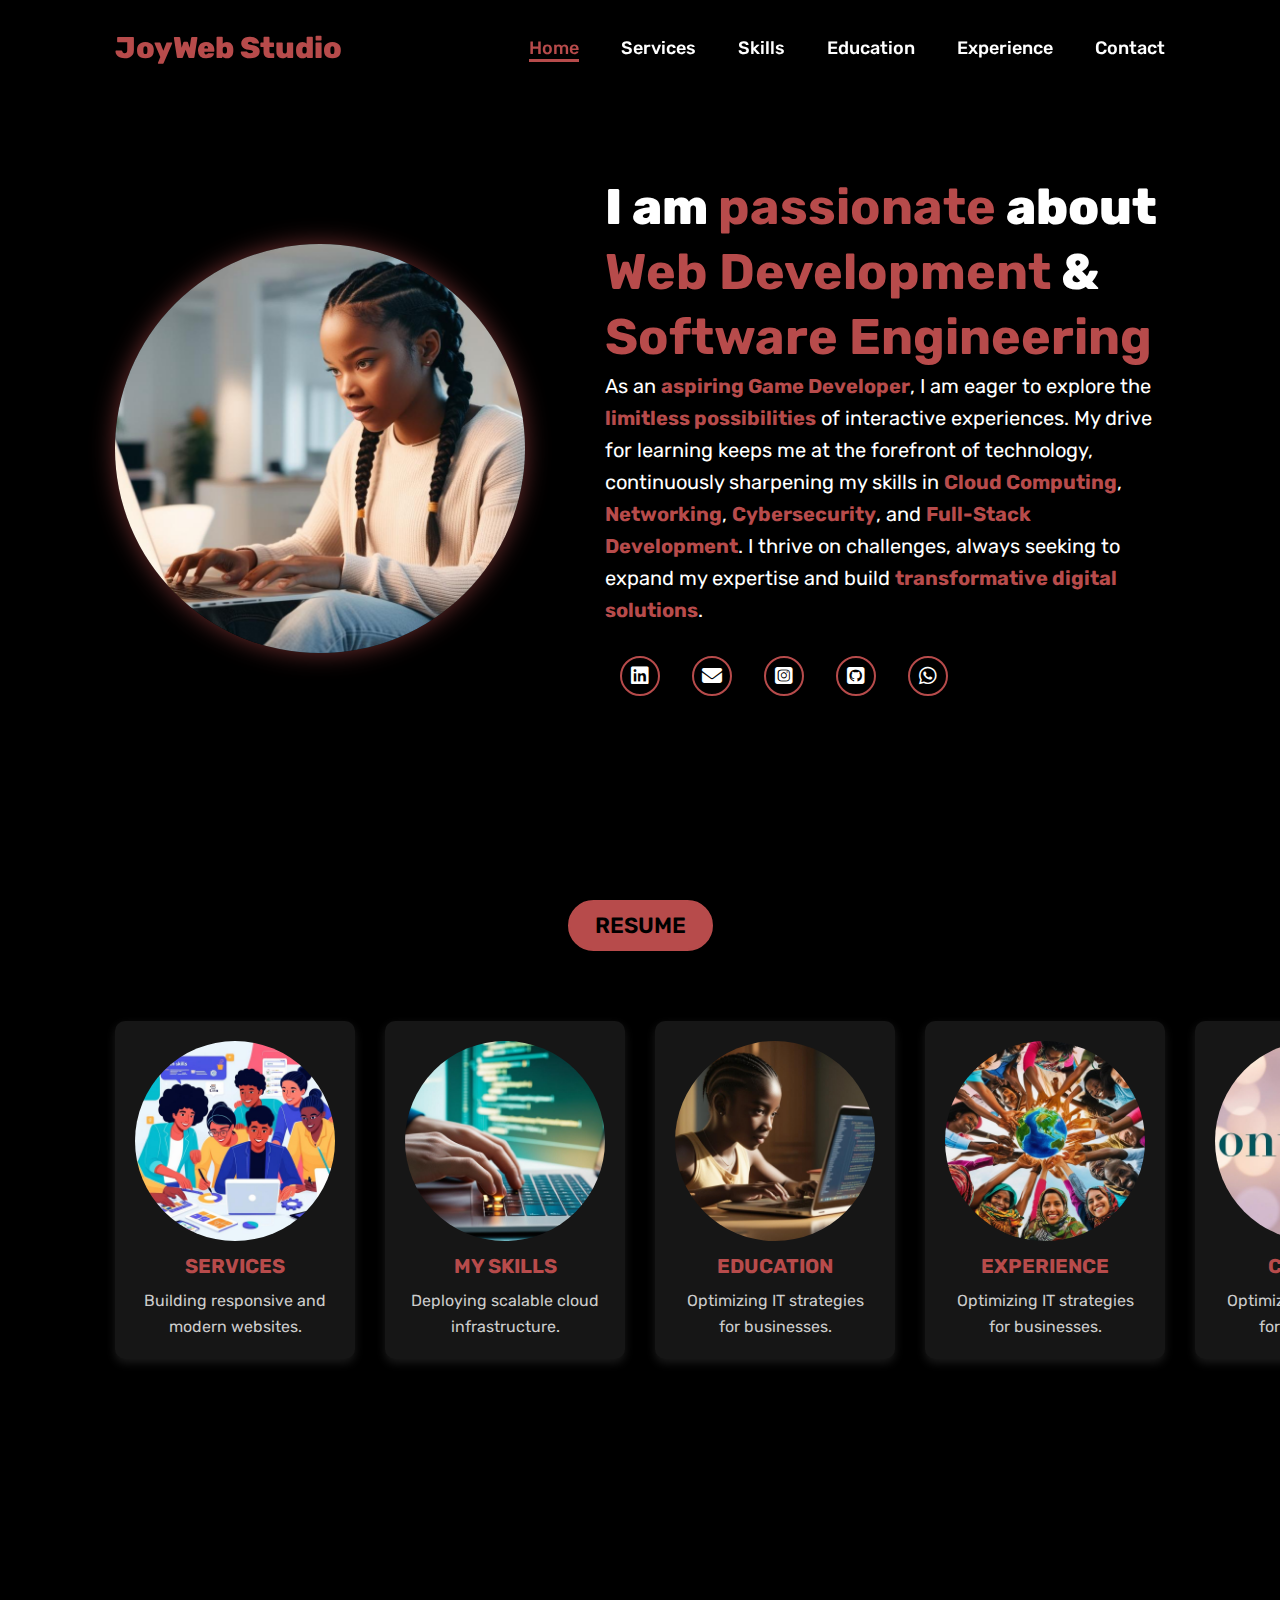
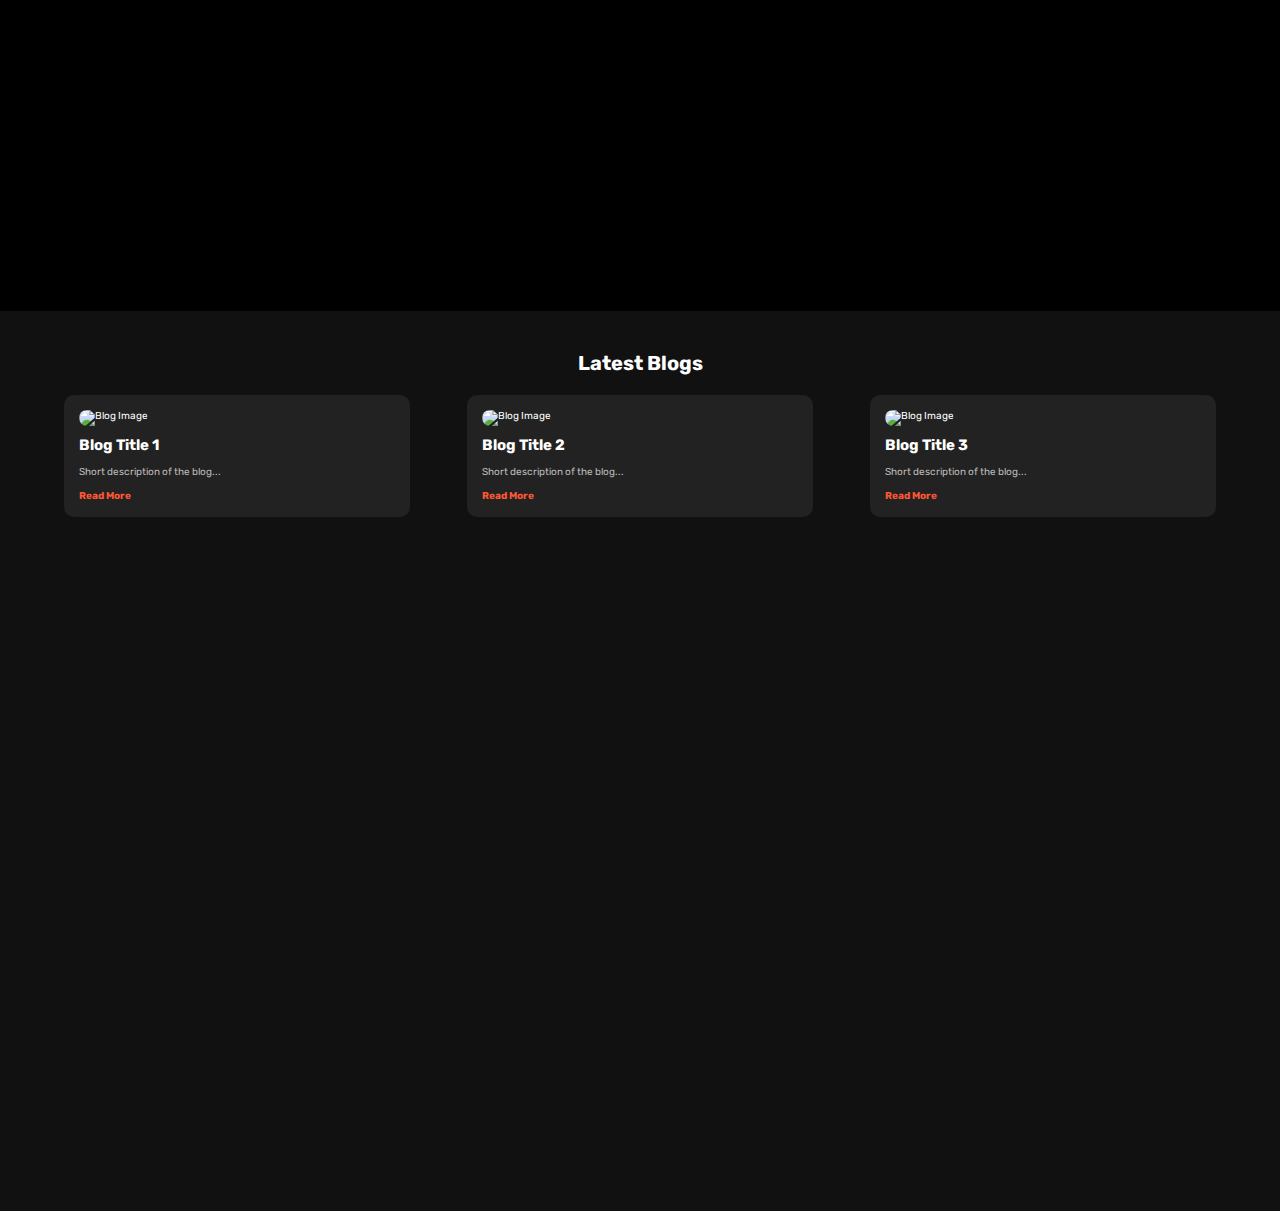
====  index.html @ 5b902f62 "Initial commit with fresh files" ====
<!DOCTYPE html>
<html>
    <head>
        <title>My Portfolio</title>
        <meta charset="UTF-8">
        <meta name="viewport" content="width=device-width,">
        <link rel="stylesheet" href="styles.css">

        <link rel="stylesheet" href="https://cdnjs.cloudflare.com/ajax/libs/font-awesome/6.5.1/css/all.min.css">


        <link rel="preconnect" href="https://fonts.googleapis.com">
        <link rel="preconnect" href="https://fonts.gstatic.com" crossorigin>
        <link href="https://fonts.googleapis.com/css2?family=Rubik:ital,wght@0,300..900;1,300..900&display=swap" rel="stylesheet">
    </head>
    <body>
        <header>
            <a href="#" class="logo">JoyWeb Studio</a>

            <nav>
                <a href="#" class="active">Home</a>
                <a href="#Services" >Services</a>
                <a href="#Skills" >Skills</a>
                <a href="#Education" >Education</a>
                <a href="#Experience" >Experience</a>
                <a href="#Contact" >Contact</a>
                
            </nav>

        </header>

        <section class="home">
            <div class="home-img">
                <img src="main.jpg" alt="Logo" >
            </div>
            <div class="home-content">
                <h1>
                    I am <span class="highlight">passionate</span> about 
                    <span class="highlight">Web Development</span> & 
                    <span class="highlight">Software Engineering</span>
                </h1>
                <p>
                    As an <span class="highlight">aspiring Game Developer</span>,  
                    I am eager to explore the <span class="highlight">limitless possibilities</span>  
                    of interactive experiences. My drive for learning keeps me at the forefront of technology,  
                    continuously sharpening my skills in 
                    <span class="highlight">Cloud Computing</span>,  
                    <span class="highlight">Networking</span>,  
                    <span class="highlight">Cybersecurity</span>, and  
                    <span class="highlight">Full-Stack Development</span>.  
                    I thrive on challenges, always seeking to expand my expertise and build  
                    <span class="highlight">transformative digital solutions</span>.
                </p>
                
                <div class="social-icons">
                     <a href="malito:gitongajoy164@gmail.com"><i class="fa-brands fa-linkedin"></i></a>
                     <a href="mailto:gitongajoy164@gmail.com"><i class="fa-solid fa-envelope"></i></a>
                     <a href="https://www.instagram.com/wanheda3vice"><i class="fa-brands fa-square-instagram"></i></a>
                     <a href="https://github.com/HEDAjoy"><i class="fa-brands fa-square-github"></i></a>
                     <a href="https://wa.me/254793844477"><i class="fa-brands fa-whatsapp"></i></a>


                </div>
            </div>
        </section>

        <div class="hire-me-container">
            <button class="hire-me">RESUME</button>
        </div>

        <section class="services">
            <div id="Services"  class="service-box">
                <img src="services.jpg" alt="Service 1">
                <h3>SERVICES</h3>
                <p>Building responsive and modern websites.</p>
            </div>
        
            <div  id="Skills" class="service-box">
                <img src="skills.jpg" alt="Service 2">
                <h3>MY SKILLS</h3>
                <p>Deploying scalable cloud infrastructure.</p>
            </div>
        
            <div id="Education" class="service-box">
                <img src="education.jpg" alt="Service 3">
                <h3>EDUCATION</h3>
                <p>Optimizing IT strategies for businesses.</p>
            </div>

            <div id="Experience" class="service-box">
                <img src="Experience.jpg" alt="Service 3">
                <h3>EXPERIENCE</h3>
                <p>Optimizing IT strategies for businesses.</p>
            </div>

            <div id="Contact" class="service-box">
                <img src="contactMe.jpg" alt="Service 3">
                <h3>CONTACT</h3>
                <p>Optimizing IT strategies for businesses.</p>
            </div>

            
        </section>

        <section class="blog">
            <h2>Latest Blogs</h2>
            <div class="blog-container">
                <div class="blog-post">
                    <img src="blog1.jpg" alt="Blog Image">
                    <h3>Blog Title 1</h3>
                    <p>Short description of the blog...</p>
                    <a href="#">Read More</a>
                </div>
                <div class="blog-post">
                    <img src="blog2.jpg" alt="Blog Image">
                    <h3>Blog Title 2</h3>
                    <p>Short description of the blog...</p>
                    <a href="#">Read More</a>
                </div>
                <div class="blog-post">
                    <img src="blog3.jpg" alt="Blog Image">
                    <h3>Blog Title 3</h3>
                    <p>Short description of the blog...</p>
                    <a href="#">Read More</a>
                </div>
            </div>
        </section>
        
        
       <script>
        document.addEventListener("DOMContentLoaded", function () {
            const navMenu = document.querySelector("nav ul");
            const toggleButton = document.querySelector(".logo"); // Change if your logo isn't the toggle
        
            toggleButton.addEventListener("click", function () {
                navMenu.classList.toggle("active");
            });
        });
      </script> 

<script>
    document.addEventListener("DOMContentLoaded", function () {
        const navLinks = document.querySelectorAll(".nav-link");

        window.addEventListener("scroll", function () {
            let fromTop = window.scrollY + 100; // Adjust for header offset

            navLinks.forEach(link => {
                const section = document.querySelector(link.getAttribute("href"));

                if (section.offsetTop <= fromTop && section.offsetTop + section.offsetHeight > fromTop) {
                    navLinks.forEach(nav => nav.classList.remove("active"));
                    link.classList.add("active");
                }
            });
        });
    });
</script>

    </body>

    
</html>
---- styles.css ----
* {
    font-family: "Rubik", sans-serif;
    margin: 0;
    padding: 0;
    box-sizing: border-box;
    text-decoration: none;
    border: none;
    outline: none;
    
}

html {
    font-size: 62.5%;
    scroll-behavior: smooth;
}

body {
    width: 100%;
    height: 100vh;
    overflow-x: hidden;
    background-color: black;
    color: white;
}

header {
    margin-top: 20px;
    position: fixed;
    top: 0;
    left: 0;
    width: 100%;
    padding: 1rem 9%;
    background-color: transparent;
    box-shadow: 0px 4px 10px rgba(0, 0, 0, 0.2);
    display: flex;
    justify-content: space-between;
    align-items: center;
    z-index: 100;
}

.logo{
    font-size: 3rem;
    color: #b74b4b;
    font-weight: 800;
    cursor: pointer;
    transition: 0.5s ease;

}

.logo:hover{
    transform: scale(1.1);
}

nav a {
    font-size: 1.8rem;
    color: white;
    margin-left: 4rem;
    font-weight: 500;
    transition: 0.3s ease;
    border-bottom: 3px solid transparent;
}

nav ul {
    list-style: none;
    padding: 0;
    margin: 0;
    display: none; 
    flex-direction: column;
    background: black;
    position: absolute;
    top: 40px; 
    right: 0;
    width: 200px;
    border: 1px solid #ff6f61; 
}

nav ul.active {
    display: flex; /* Show when toggled */
}

nav ul li {
    padding: 10px;
    border-bottom: 1px solid #ff6f61;
}


nav a:hover,
nav a.active {
    color: #b74b4b;
    border-bottom: solid #b74b4b;
}

@media (max-width: 995px) {
    nav {
        position: fixed;
        top: 0;
        right: 0;
        width: 100%;
        display: flex;
        justify-content: space-between;
        align-items: center;
        padding: 1rem 2rem;
        background-color: #161616;
        border-bottom: 3px solid #b74b4b;
        z-index: 1000;
    }

    .logo {
        font-size: 1.5rem; /* Adjust size to fit */
        font-weight: bold;
        color: #b74b4b;
        text-decoration: none;
    }

    nav a {
        display: inline-block;
        font-size: 1.5rem;
        padding: 0.5rem 1rem;
        color: white;
        text-decoration: none;
    }

    nav a:hover,
    nav a.active {
        border-bottom: 2px solid #b74b4b;
    }

    .nav-links {
        display: flex;
        gap: 1rem; /* Adjust spacing between links */
    }

    body {
        padding-top: 70px;
    }
}


section{
    min-height: 100vh;
    padding: 5rem 9% 5rem;
}

.home {
    display: flex;
    justify-content: center;
    align-items: center;
    gap: 8rem;
    background-color: black;
}

.home-content h1 {
    font-size: 5rem;
    font-weight: 800;
    line-height: 1.3;
}
span {
    color: #b74b4b;
}
.home-content h3 {
    font-size: 3.5rem;
    margin-bottom: 1rem;
    font-weight: 700;
}
.highlight {
    color: #b74b4b;
    font-weight: bold;
}


p {
    font-size: 2rem;
    line-height: 1.6;
}

.home-img {
    border-radius: 50%;
}

.home-img img {
    position: relative;
    width: 32vw;
    height: 32vw;
    border-radius: 50%;
    box-shadow: 0 0 25px rgba(183, 75, 75, 0.6);
    cursor: pointer;
    transition: 0.2s linear;
    object-fit: cover;
}

.home-img img:hover {
    transform: scale(1.05);
    font-weight: 500;
}

.social-icons a {
    display: inline-flex;
    justify-content: center;
    align-items: center;
    width: 4rem;
    height: 4rem;
    background-color: transparent;
    border: 0.2rem solid #b74b4b;
    font-size: 2rem;
    border-radius: 50%;
    margin: 3rem 1.5rem 3rem;
    transition: 0.3s ease;
    color: white;
}

.social-icons a:hover {
   color: black;
   transform: scale(1.3) translate();
   background-color: #b74b4b;
   box-shadow: 0 0 25px #b74b4b;
   background: linear-gradient(45deg, #b74b4b, #ff6f61);
}

.hire-me-container {
    display: flex;
    justify-content: center;
    margin-bottom: 0;
    padding-bottom: 0;
    
}

.hire-me {
    font-size: 2.2rem;
    padding: 1.2rem 3rem;
    animation: pulse 1.5s infinite alternate;
    font-weight: 600;
    color: black;
    border: 0.2rem solid #b74b4b;
    background: #b74b4b;
    padding: 1rem 2.5rem;
    border-radius: 5rem;
    cursor: pointer;
    transition: 0.3s ease;
}

@keyframes pulse {
    0% { transform: scale(1); }
    100% { transform: scale(1.05); }
}

.hire-me:hover {
    background-color: white;
    color: #b74b4b;
    box-shadow: 0 0 25px #b74b4b;
   background: linear-gradient(45deg, #b74b4b, #ff6f61);
    transform: scale(1.1);
}

.services {
    display: flex;
    justify-content: space-between;
    align-items: flex-start;
    gap: 3rem;
    padding: 5rem 9%;
    text-align: center;
    margin-top: 20px;
}

.service-box {
    flex: 1;
    max-width: 300px;
    background: #161616;
    padding: 2rem;
    border-radius: 1rem;
    box-shadow: 0 4px 10px rgba(255, 255, 255, 0.1);
    transition: 0.3s ease;
}

.service-box:hover {
    transform: scale(1.05);
    box-shadow: 0 0 15px #b74b4b;
}

.service-box img {
    width: 200px;
    height: 200px;
    object-fit: cover;
    border-radius: 50%;
    margin-bottom: 1rem;
}

.service-box h3 {
    font-size: 2rem;
    color: #b74b4b;
    margin-bottom: 1rem;
}

.service-box p {
    font-size: 1.6rem;
    color: #ccc;
}


@media (max-width: 768px) {
    .services {
        flex-direction: column;
        align-items: center;
    }

    .service-box {
        max-width: 90%;
    }
}

.blog {
    margin-top: 40px;
    padding: 40px 5%;
    background-color: #111; /* Dark theme */
    color: #fff;
    text-align: center;
}

.blog h2 {
    font-size: 2rem;
    margin-bottom: 20px;
}

.blog-container {
    display: flex;
    justify-content: space-between;
    align-items: flex-start;
    gap: 20px;
    flex-wrap: wrap;
}

.blog-post {
    background: #222;
    padding: 15px;
    border-radius: 10px;
    width: 30%;
    text-align: left;
}

.blog-post img {
    width: 100%;
    border-radius: 8px;
}

.blog-post h3 {
    font-size: 1.5rem;
    margin: 10px 0;
}

.blog-post p {
    font-size: 1rem;
    color: #bbb;
}

.blog-post a {
    display: inline-block;
    margin-top: 10px;
    color: #ff5733;
    text-decoration: none;
    font-weight: bold;
}
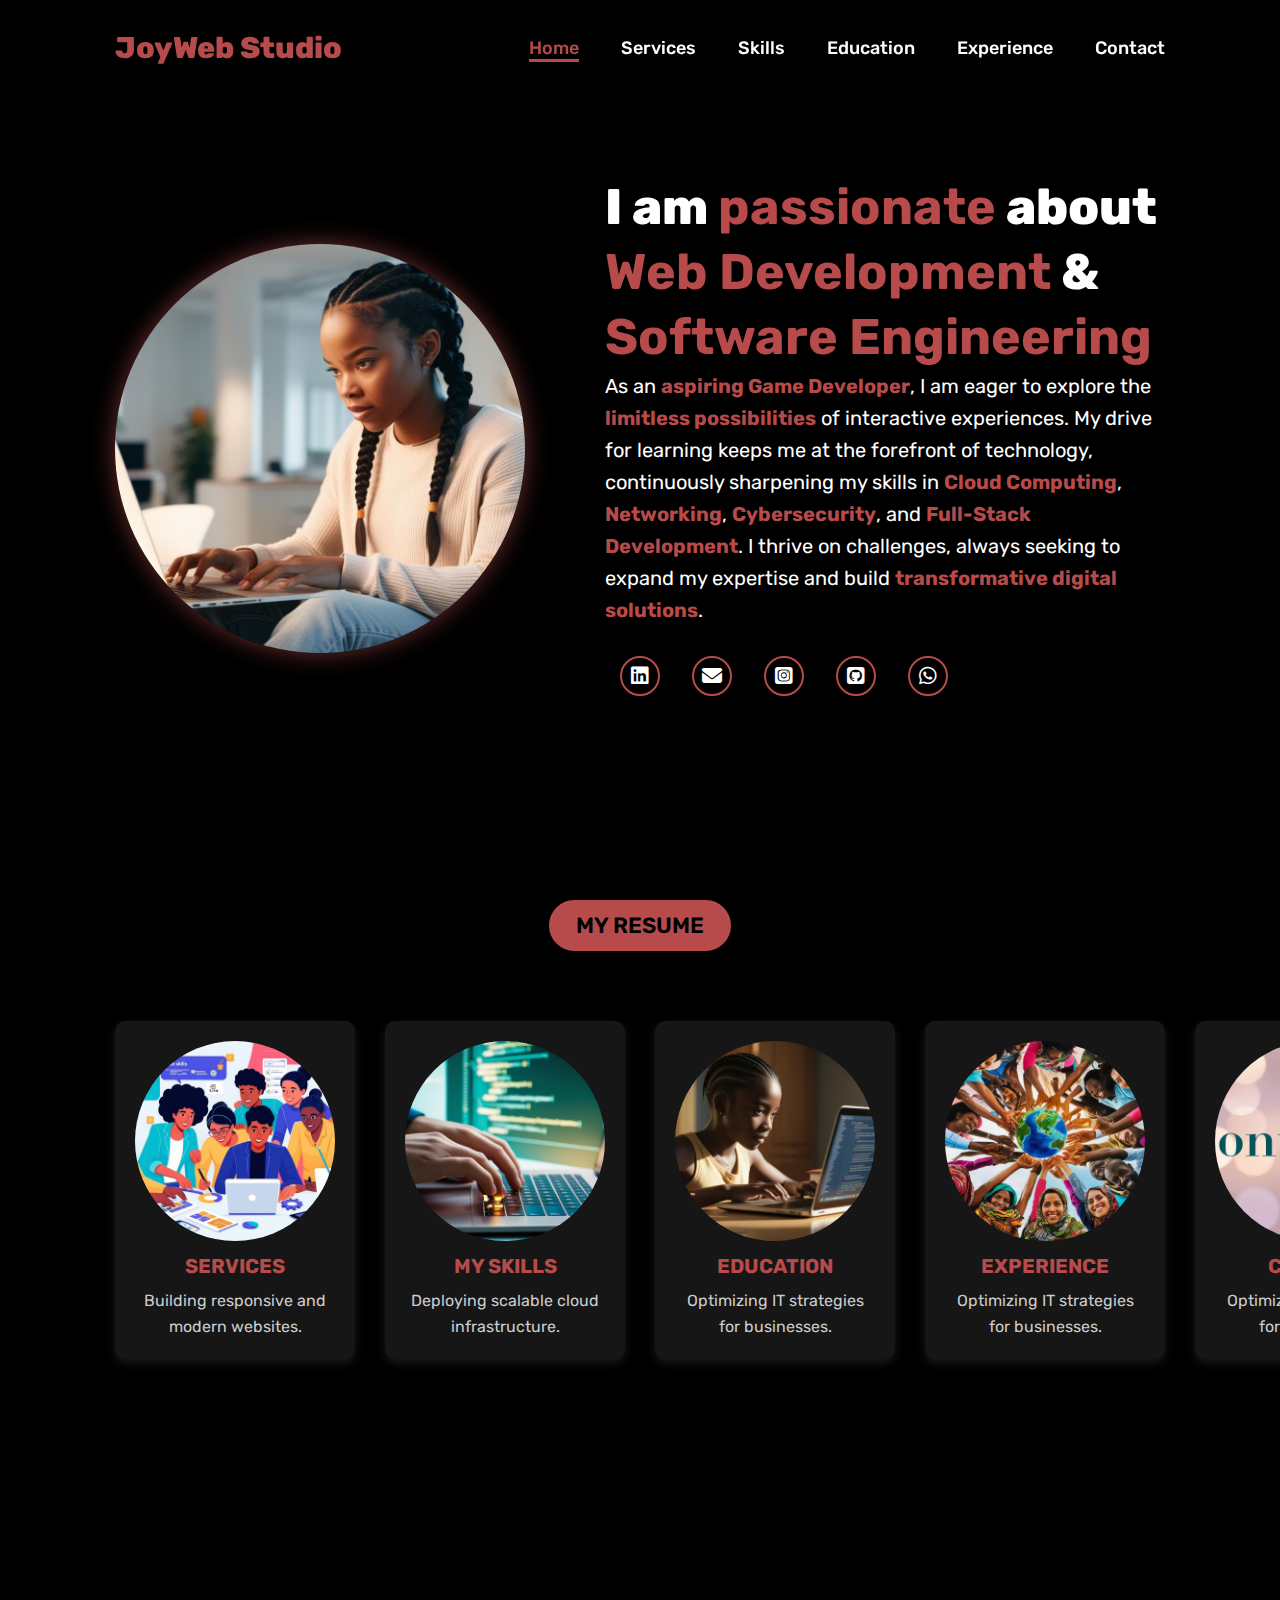
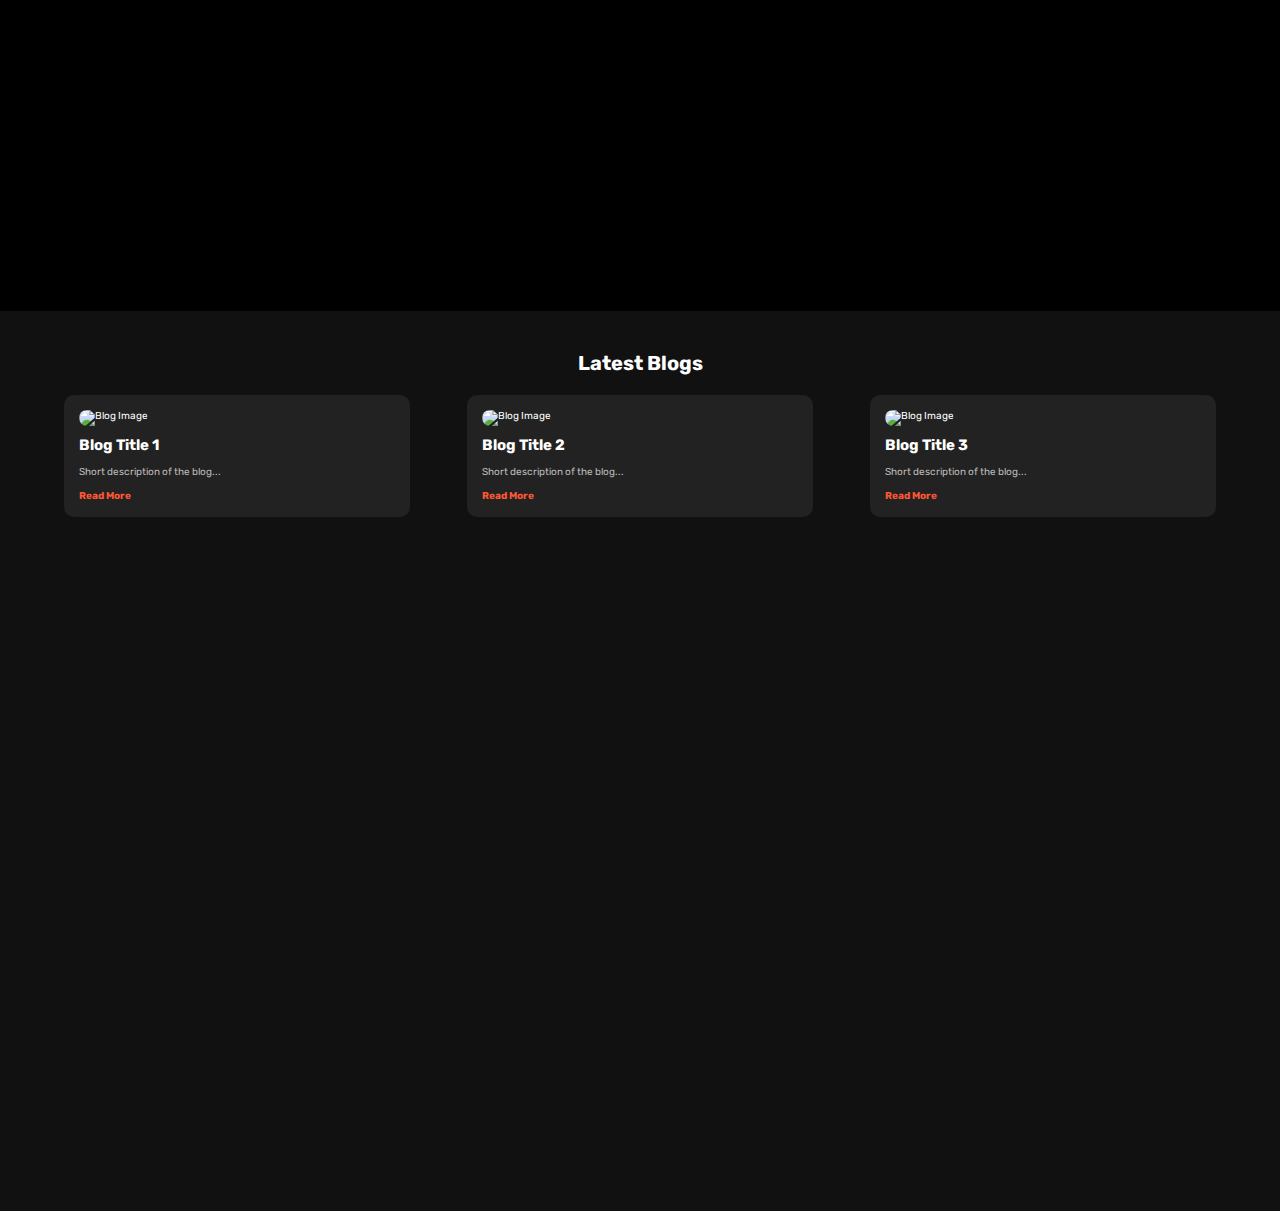
==== commit d5d30e5e: "Your commit message" ====
--- a/ index.html
+++ b/ index.html
@@ -65,8 +65,8 @@
         </section>
 
         <div class="hire-me-container">
-            <button class="hire-me">RESUME</button>
-        </div>
+            <a href="resume.html"><button class="hire-me">MY RESUME</button>
+            </div></a> 
 
         <section class="services">
             <div id="Services"  class="service-box">
